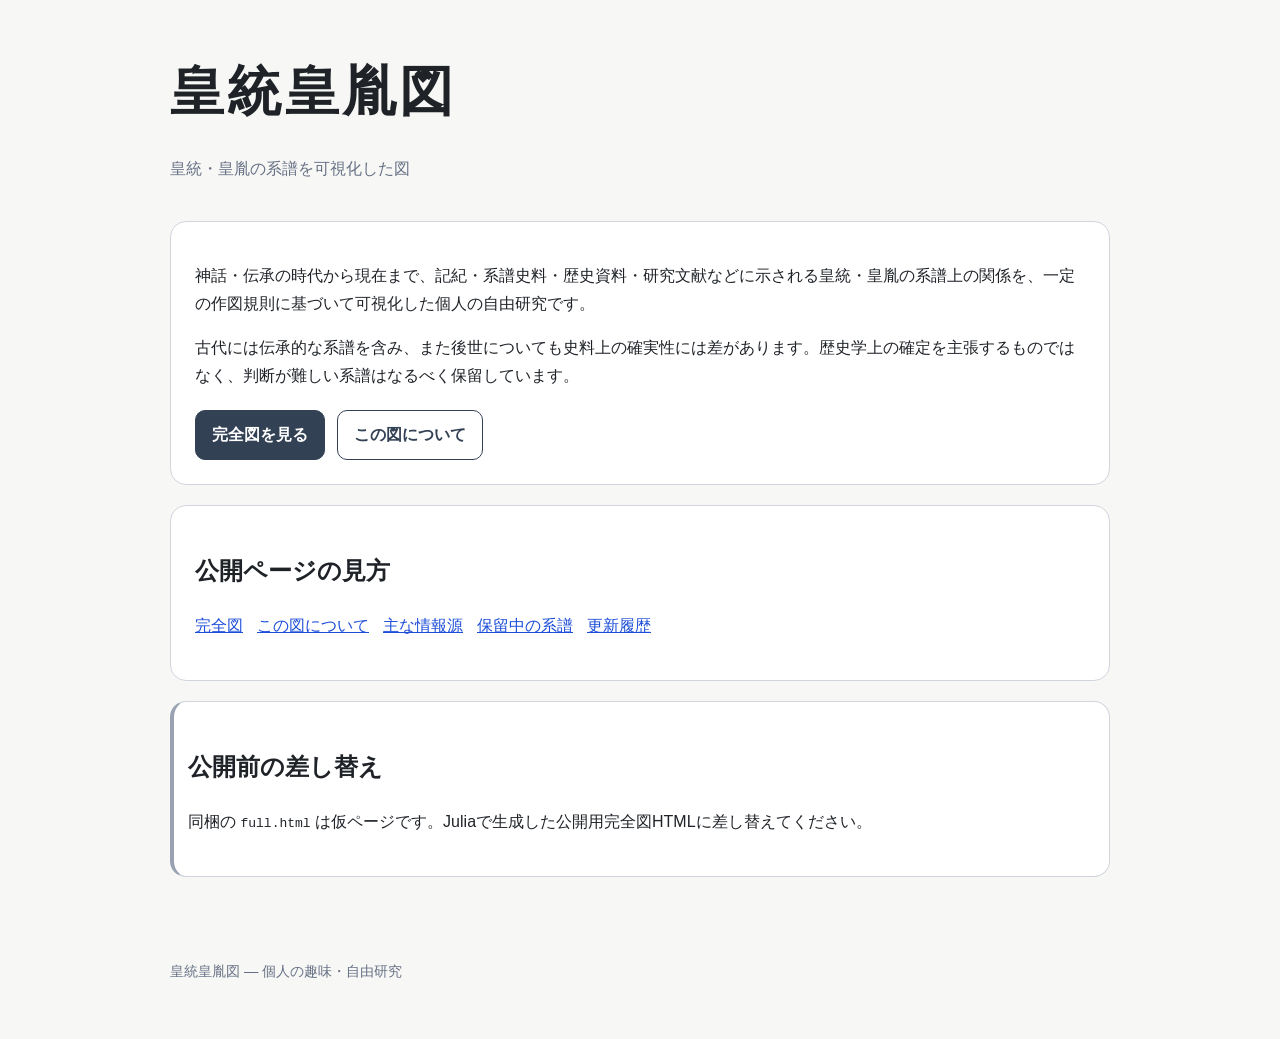
==== index.html @ c9da429e "GitHub Pages 初期構成を追加" ====
<!doctype html><html lang="ja"><head><meta charset="utf-8"><meta name="viewport" content="width=device-width,initial-scale=1"><title>皇統皇胤図</title><meta name="description" content="皇統・皇胤の系譜を可視化した個人の自由研究です。"><link rel="stylesheet" href="./assets/site.css"></head><body>
<header><h1>皇統皇胤図</h1><p class="subtitle">皇統・皇胤の系譜を可視化した図</p></header>
<main><section class="hero"><p>神話・伝承の時代から現在まで、記紀・系譜史料・歴史資料・研究文献などに示される皇統・皇胤の系譜上の関係を、一定の作図規則に基づいて可視化した個人の自由研究です。</p>
<p>古代には伝承的な系譜を含み、また後世についても史料上の確実性には差があります。歴史学上の確定を主張するものではなく、判断が難しい系譜はなるべく保留しています。</p>
<div class="actions"><a class="button primary" href="./full.html">完全図を見る</a><a class="button secondary" href="./docs/about.html">この図について</a></div></section>
<section class="section"><h2>公開ページの見方</h2><nav><ul><li><a href="./full.html">完全図</a></li><li><a href="./docs/about.html">この図について</a></li><li><a href="./docs/sources.html">主な情報源</a></li><li><a href="./docs/holds.html">保留中の系譜</a></li><li><a href="./docs/changelog.html">更新履歴</a></li></ul></nav></section>
<section class="section warning"><h2>公開前の差し替え</h2><p>同梱の <code>full.html</code> は仮ページです。Juliaで生成した公開用完全図HTMLに差し替えてください。</p></section></main>
<footer><p>皇統皇胤図 — 個人の趣味・自由研究</p></footer></body></html>
---- assets/site.css ----
:root{--bg:#f7f7f5;--card:#fff;--text:#1f2328;--muted:#667085;--line:#d0d5dd;--accent:#334155;--link:#1d4ed8}
*{box-sizing:border-box}body{margin:0;font-family:-apple-system,BlinkMacSystemFont,"Segoe UI","Yu Gothic",Meiryo,sans-serif;background:var(--bg);color:var(--text);line-height:1.75}
header,main,footer{max-width:980px;margin:auto;padding-left:20px;padding-right:20px}header{padding-top:44px;padding-bottom:22px}
h1{font-size:clamp(2rem,5vw,3.4rem);margin:0 0 8px;letter-spacing:.06em}.subtitle,.muted,footer{color:var(--muted)}
.hero,.section{background:var(--card);border:1px solid var(--line);border-radius:16px;padding:24px;margin:0 0 20px}
.actions{display:flex;gap:12px;flex-wrap:wrap;margin-top:20px}.button{display:inline-block;min-height:44px;padding:10px 16px;border-radius:10px;border:1px solid var(--accent);text-decoration:none;font-weight:700}
.primary{background:var(--accent);color:#fff}.secondary{color:var(--accent);background:#fff}a{color:var(--link)}
nav ul{display:flex;gap:14px;flex-wrap:wrap;padding:0;list-style:none}.warning{border-left:4px solid #98a2b3;padding-left:14px}
main{padding-bottom:48px}footer{padding-bottom:40px;font-size:.9rem}@media(max-width:560px){header{padding-top:28px}.hero,.section{padding:18px;border-radius:12px}}
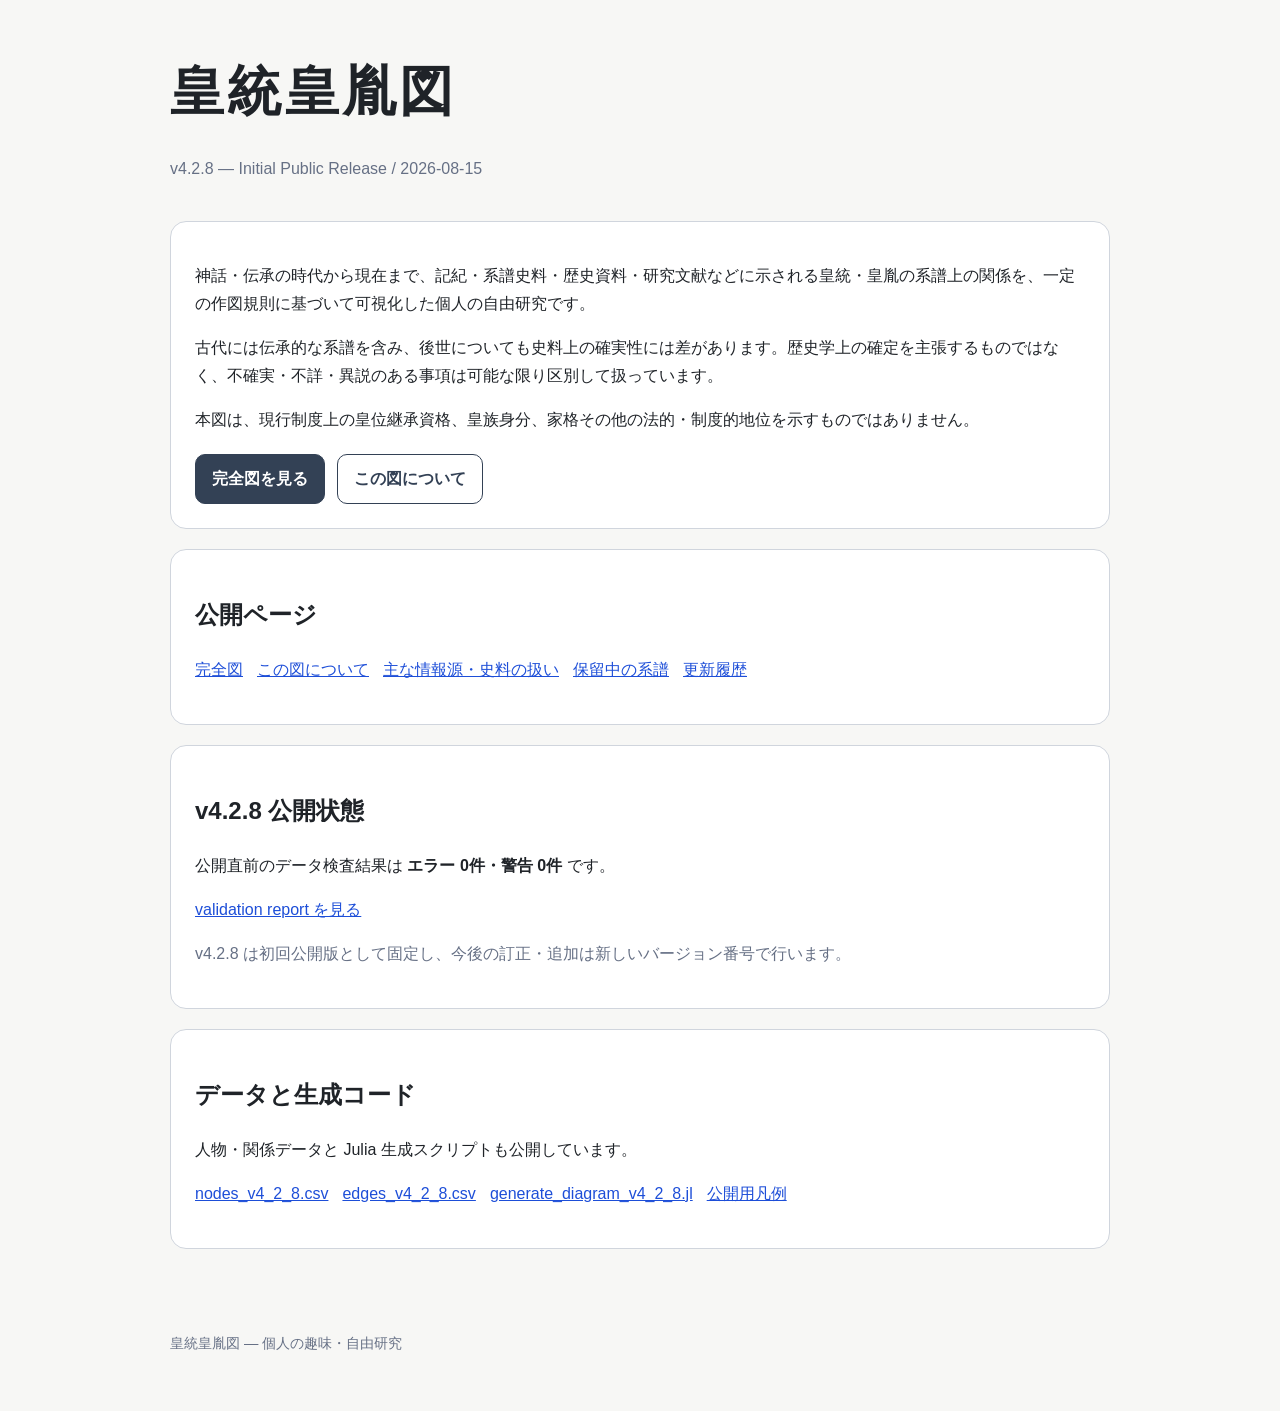
==== commit f6f5d0b3: "Initial public release v4.2.8" ====
--- a/index.html
+++ b/index.html
@@ -1,8 +1,61 @@
-<!doctype html><html lang="ja"><head><meta charset="utf-8"><meta name="viewport" content="width=device-width,initial-scale=1"><title>皇統皇胤図</title><meta name="description" content="皇統・皇胤の系譜を可視化した個人の自由研究です。"><link rel="stylesheet" href="./assets/site.css"></head><body>
-<header><h1>皇統皇胤図</h1><p class="subtitle">皇統・皇胤の系譜を可視化した図</p></header>
-<main><section class="hero"><p>神話・伝承の時代から現在まで、記紀・系譜史料・歴史資料・研究文献などに示される皇統・皇胤の系譜上の関係を、一定の作図規則に基づいて可視化した個人の自由研究です。</p>
-<p>古代には伝承的な系譜を含み、また後世についても史料上の確実性には差があります。歴史学上の確定を主張するものではなく、判断が難しい系譜はなるべく保留しています。</p>
-<div class="actions"><a class="button primary" href="./full.html">完全図を見る</a><a class="button secondary" href="./docs/about.html">この図について</a></div></section>
-<section class="section"><h2>公開ページの見方</h2><nav><ul><li><a href="./full.html">完全図</a></li><li><a href="./docs/about.html">この図について</a></li><li><a href="./docs/sources.html">主な情報源</a></li><li><a href="./docs/holds.html">保留中の系譜</a></li><li><a href="./docs/changelog.html">更新履歴</a></li></ul></nav></section>
-<section class="section warning"><h2>公開前の差し替え</h2><p>同梱の <code>full.html</code> は仮ページです。Juliaで生成した公開用完全図HTMLに差し替えてください。</p></section></main>
-<footer><p>皇統皇胤図 — 個人の趣味・自由研究</p></footer></body></html>+<!doctype html>
+<html lang="ja">
+<head>
+  <meta charset="utf-8">
+  <meta name="viewport" content="width=device-width,initial-scale=1">
+  <title>皇統皇胤図 v4.2.8</title>
+  <meta name="description" content="神話・伝承の時代から現在までの皇統・皇胤の系譜上の関係を可視化した個人の自由研究です。">
+  <link rel="stylesheet" href="./assets/site.css">
+</head>
+<body>
+<header>
+  <h1>皇統皇胤図</h1>
+  <p class="subtitle">v4.2.8 — Initial Public Release / 2026-08-15</p>
+</header>
+<main>
+  <section class="hero">
+    <p>神話・伝承の時代から現在まで、記紀・系譜史料・歴史資料・研究文献などに示される皇統・皇胤の系譜上の関係を、一定の作図規則に基づいて可視化した個人の自由研究です。</p>
+    <p>古代には伝承的な系譜を含み、後世についても史料上の確実性には差があります。歴史学上の確定を主張するものではなく、不確実・不詳・異説のある事項は可能な限り区別して扱っています。</p>
+    <p>本図は、現行制度上の皇位継承資格、皇族身分、家格その他の法的・制度的地位を示すものではありません。</p>
+    <div class="actions">
+      <a class="button primary" href="./full.html">完全図を見る</a>
+      <a class="button secondary" href="./docs/about.html">この図について</a>
+    </div>
+  </section>
+
+  <section class="section">
+    <h2>公開ページ</h2>
+    <nav>
+      <ul>
+        <li><a href="./full.html">完全図</a></li>
+        <li><a href="./docs/about.html">この図について</a></li>
+        <li><a href="./docs/sources.html">主な情報源・史料の扱い</a></li>
+        <li><a href="./docs/holds.html">保留中の系譜</a></li>
+        <li><a href="./docs/changelog.html">更新履歴</a></li>
+      </ul>
+    </nav>
+  </section>
+
+  <section class="section">
+    <h2>v4.2.8 公開状態</h2>
+    <p>公開直前のデータ検査結果は <strong>エラー 0件・警告 0件</strong> です。</p>
+    <p><a href="./docs/validation_report_v4_2_8.txt">validation report を見る</a></p>
+    <p class="muted">v4.2.8 は初回公開版として固定し、今後の訂正・追加は新しいバージョン番号で行います。</p>
+  </section>
+
+  <section class="section">
+    <h2>データと生成コード</h2>
+    <p>人物・関係データと Julia 生成スクリプトも公開しています。</p>
+    <nav>
+      <ul>
+        <li><a href="./data/nodes_v4_2_8.csv">nodes_v4_2_8.csv</a></li>
+        <li><a href="./data/edges_v4_2_8.csv">edges_v4_2_8.csv</a></li>
+        <li><a href="./src/generate_diagram_v4_2_8.jl">generate_diagram_v4_2_8.jl</a></li>
+        <li><a href="./docs/v4_2_8_public_legend.md">公開用凡例</a></li>
+      </ul>
+    </nav>
+  </section>
+</main>
+<footer><p>皇統皇胤図 — 個人の趣味・自由研究</p></footer>
+</body>
+</html>
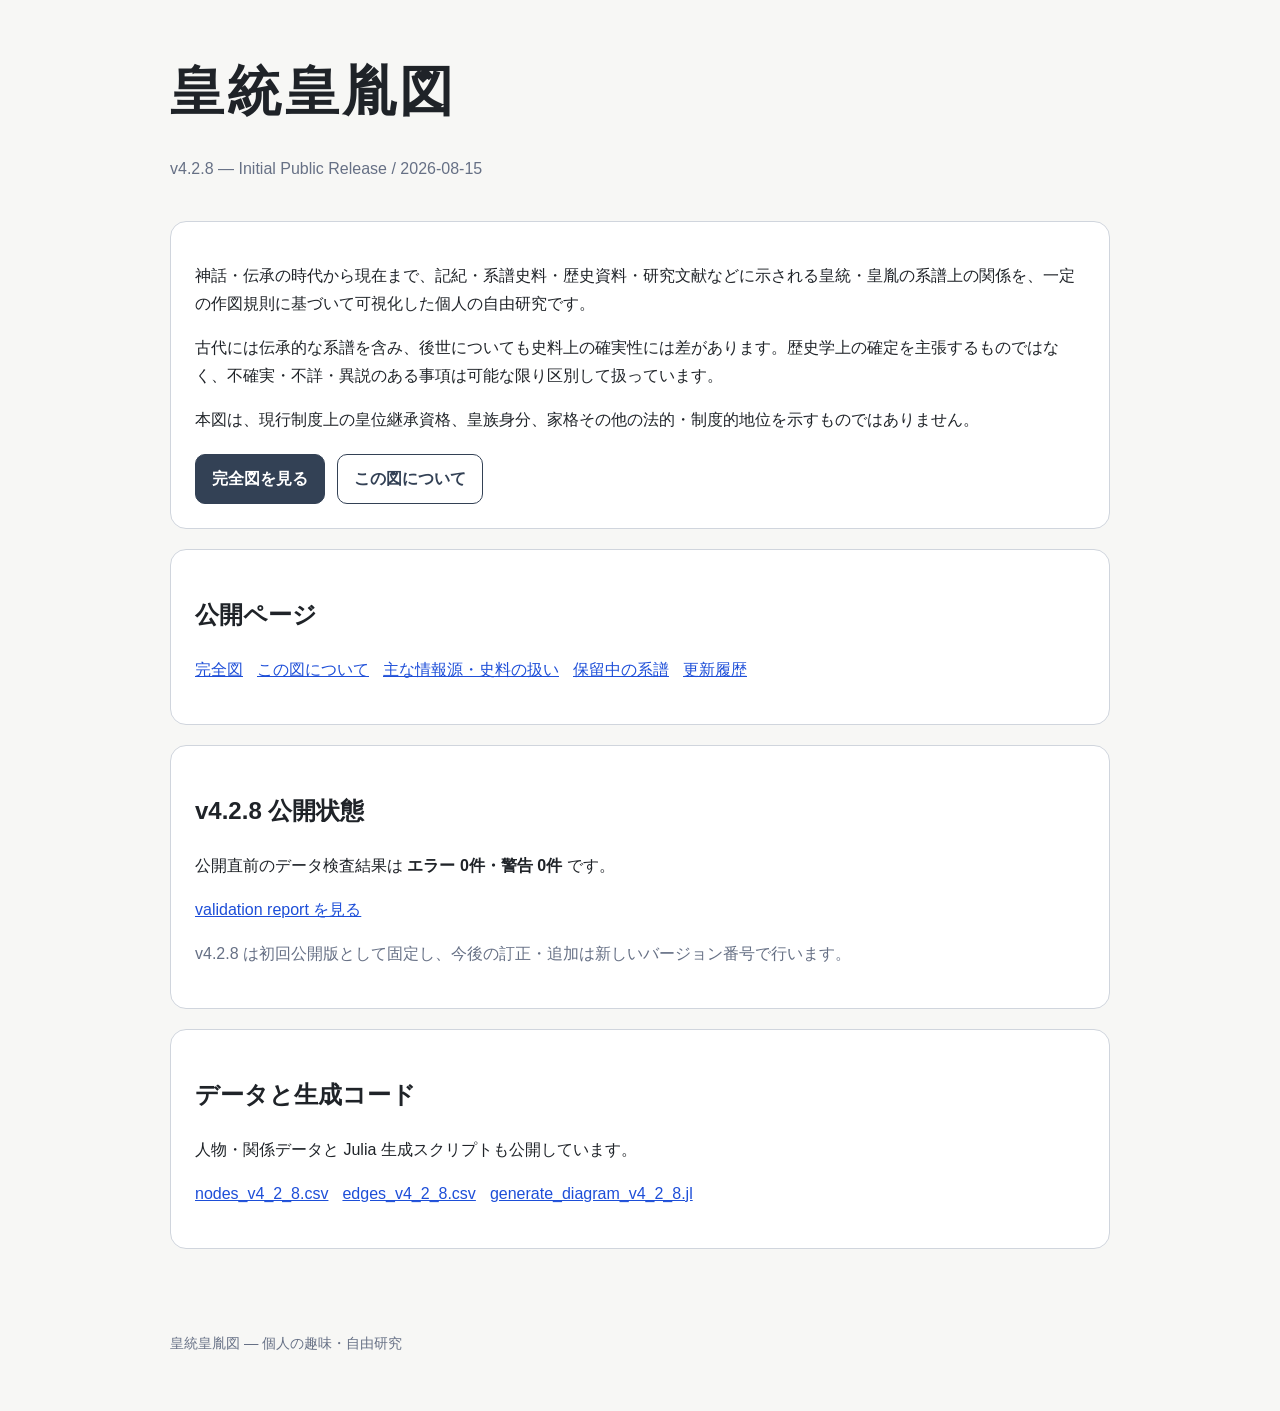
==== commit 977c78d4: "公開用凡例削除に伴う修正" ====
--- a/index.html
+++ b/index.html
@@ -51,7 +51,6 @@
         <li><a href="./data/nodes_v4_2_8.csv">nodes_v4_2_8.csv</a></li>
         <li><a href="./data/edges_v4_2_8.csv">edges_v4_2_8.csv</a></li>
         <li><a href="./src/generate_diagram_v4_2_8.jl">generate_diagram_v4_2_8.jl</a></li>
-        <li><a href="./docs/v4_2_8_public_legend.md">公開用凡例</a></li>
       </ul>
     </nav>
   </section>
